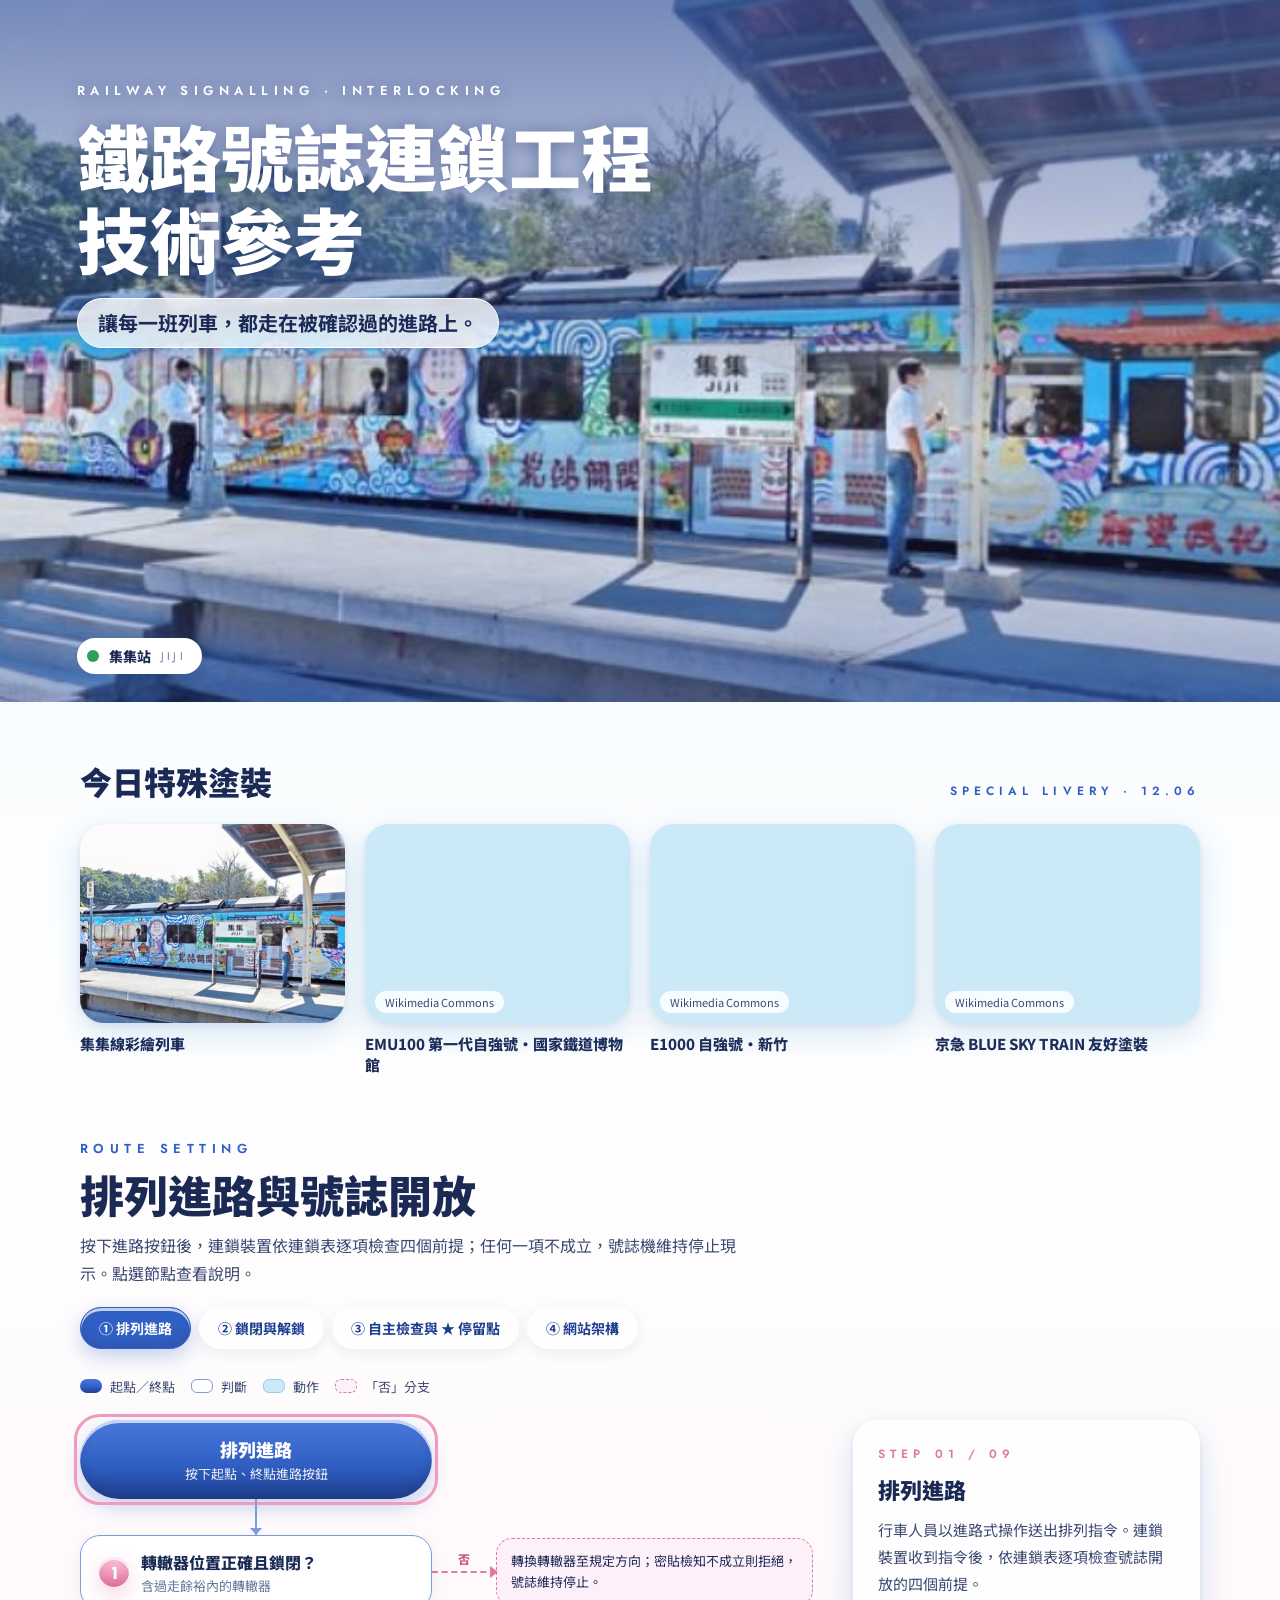
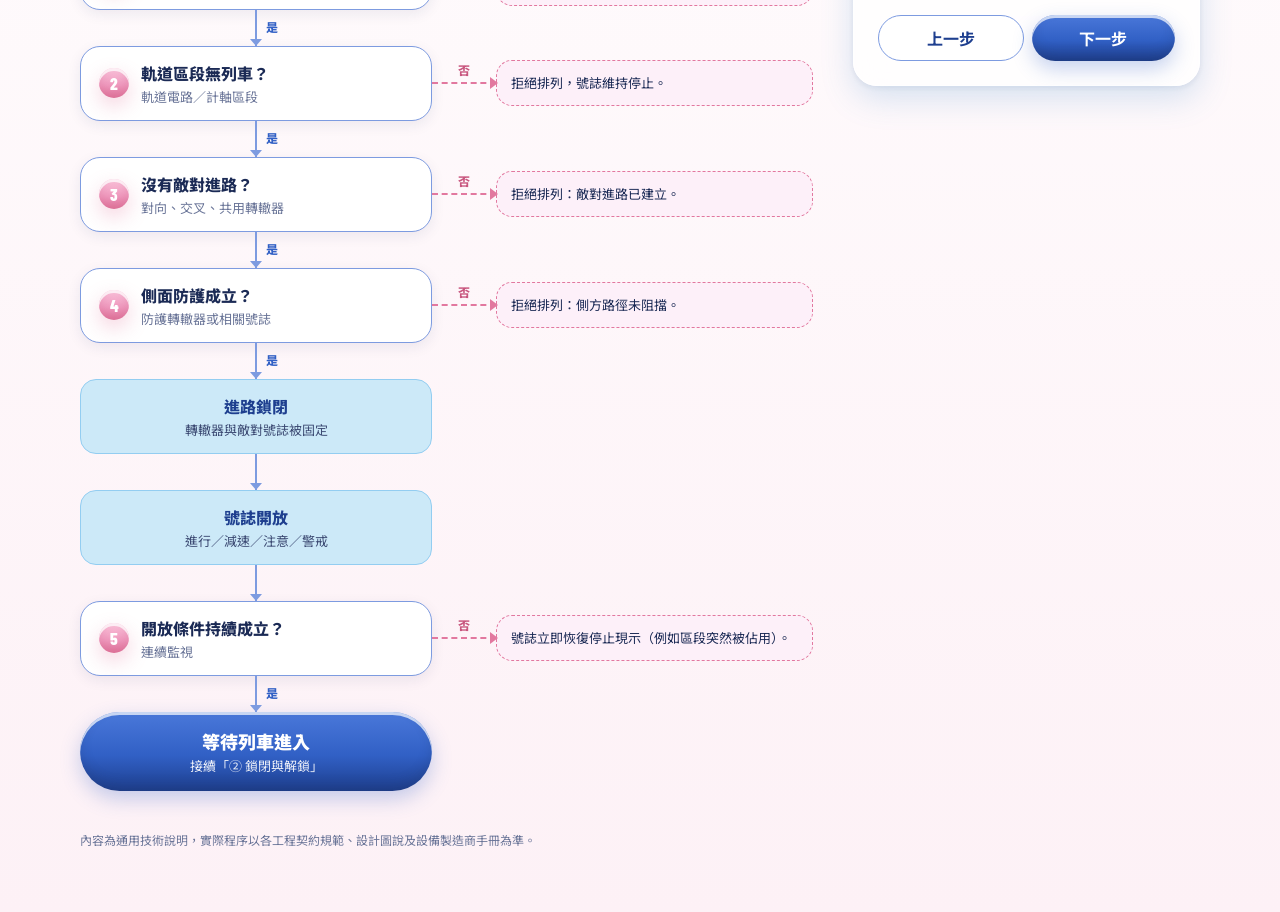
==== flow/index.html @ 59ed016c "新增連鎖流程圖頁面（flow/） 主視覺、今日特殊塗裝與四個互動流程圖，純 HTML/CSS/JS， 放在 flow/ 資料夾，不影響現有頁面。  Co-Authored-By: Claude Opu" ====
<!DOCTYPE html>
<html lang="zh-Hant-TW">
<head>
<meta charset="utf-8">
<meta name="viewport" content="width=device-width, initial-scale=1">
<title>鐵路號誌連鎖工程技術參考</title>
<meta name="description" content="排列進路、鎖閉與解鎖、自主檢查與 ★ 檢驗停留點的互動流程圖。">
<link rel="icon" href="data:image/svg+xml,%3Csvg xmlns='http://www.w3.org/2000/svg' viewBox='0 0 100 100'%3E%3Crect width='100' height='100' rx='22' fill='%237AC2EE'/%3E%3Ctext x='50' y='64' text-anchor='middle' font-size='34' font-weight='900' fill='%23fff' font-family='sans-serif'%3E連鎖%3C/text%3E%3C/svg%3E">
<link rel="preconnect" href="https://fonts.googleapis.com">
<link rel="preconnect" href="https://fonts.gstatic.com" crossorigin>
<link rel="stylesheet" href="https://fonts.googleapis.com/css2?family=Jost:wght@400;500;600;700&family=Noto+Sans+TC:wght@400;500;700;800;900&family=Barlow+Condensed:wght@600;700;800&display=swap">
<link rel="preload" as="image" href="assets/train-hero.jpg">
<link rel="stylesheet" href="styles.css">
<script src="app.js" defer></script>
</head>
<body>
<div class="page">
  <section class="hero" aria-label="主視覺">
    <img class="hero__img" src="assets/train-hero.jpg" alt="集集站月台與彩繪列車">
    <div class="hero__shade"></div>
    <div class="hero__copy">
      <div class="hero__kicker caps">RAILWAY SIGNALLING · INTERLOCKING</div>
      <h1 class="hero__title">鐵路號誌連鎖工程<br>技術參考</h1>
      <p class="hero__tagline">讓每一班列車，都走在被確認過的進路上。</p>
    </div>
    <div class="station">
      <span class="station__dot"></span>
      <span class="station__name">集集站</span>
      <span class="station__en">JIJI</span>
    </div>
  </section>

  <section class="livery" aria-labelledby="livery-title">
    <div class="livery__head">
      <h2 class="livery__title" id="livery-title">今日特殊塗裝</h2>
      <span class="livery__date caps">SPECIAL LIVERY · <span id="today"></span></span>
    </div>
    <div class="livery__grid" id="livery-grid">
      <figure class="livery__card">
        <div class="livery__frame"><img src="assets/train-hero.jpg" alt="集集線彩繪列車"></div>
        <figcaption>集集線彩繪列車</figcaption>
      </figure>
    </div>
  </section>

  <header class="flow-head">
    <div class="flow-head__kicker caps" id="flow-kicker"></div>
    <h1 class="flow-head__title" id="flow-title"></h1>
    <p class="flow-head__desc" id="flow-desc"></p>
    <nav class="tabs" role="tablist" aria-label="流程圖主題" id="tabs"></nav>
  </header>

  <div id="flow-view" role="tabpanel">
    <div class="legend">
      <div class="legend__item"><span class="legend__sw legend__sw--term"></span>起點／終點</div>
      <div class="legend__item"><span class="legend__sw legend__sw--check"></span>判斷</div>
      <div class="legend__item"><span class="legend__sw legend__sw--action"></span>動作</div>
      <div class="legend__item"><span class="legend__sw legend__sw--no"></span>「否」分支</div>
    </div>
    <main class="flow">
      <section class="flow__steps" id="steps" aria-label="流程步驟"></section>
      <aside class="panel" aria-live="polite">
        <div class="panel__idx caps" id="cur-idx"></div>
        <h2 class="panel__title" id="cur-title"></h2>
        <p class="panel__desc" id="cur-desc"></p>
        <div class="panel__note" id="cur-note"></div>
        <div class="panel__nav">
          <button class="btn btn--ghost" id="prev" type="button">上一步</button>
          <button class="btn btn--primary" id="next" type="button">下一步</button>
        </div>
      </aside>
    </main>
  </div>

  <div id="map-view" role="tabpanel" hidden>
    <main class="map">
      <a class="map__home" href="https://smor-ten.vercel.app/index.html" target="_blank" rel="noopener">
        <div class="map__home-head"><span class="map__home-t">首頁</span><span class="map__home-file">INDEX.HTML</span></div>
        <div class="map__chips" id="map-home"></div>
      </a>
      <div class="map__vline"></div>
      <div class="map__hline"></div>
      <div class="map__pages" id="map-pages"></div>
      <p class="map__foot">各頁頂端導覽列皆可互相切換：首頁 · 現場設備 · 施工與檢查 · 名詞解釋</p>
    </main>
  </div>

  <p class="disclaimer">內容為通用技術說明，實際程序以各工程契約規範、設計圖說及設備製造商手冊為準。</p>
</div>
</body>
</html>
---- flow/styles.css ----
/* Angels Poster design tokens (subset used by this page) */
:root {
  --sky-300: #93CDF1; --sky-100: #CCE9F8;
  --angel-700: #1E3F8F; --angel-500: #3160C5; --angel-300: #7D9BE0; --angel-100: #DCE5F8;
  --pink-700: #C8577F; --pink-600: #E2789F; --pink-500: #F09ABF; --pink-50: #FDF0F9;
  --cloud: #FBF7FD;
  --ink-900: #1B2A55; --ink-700: #3C4A73; --ink-500: #6A7598; --ink-100: #E6E9F2;

  --grad-angel: linear-gradient(180deg, #4A78DA 0%, #3160C5 55%, #1E3F8F 100%);
  --grad-candy: linear-gradient(180deg, #F9C2DA 0%, #F09ABF 60%, #E2789F 100%);
  --shadow-float: 0 12px 32px rgba(62,143,207,.22), 0 2px 6px rgba(27,42,85,.08);
  --shadow-soft: 0 4px 14px rgba(27,42,85,.08);
  --shadow-jelly: inset 0 3px 0 rgba(255,255,255,.7), inset 0 -6px 12px rgba(27,42,85,.18), 0 8px 20px rgba(49,96,197,.28);
  --shadow-jelly-pink: inset 0 3px 0 rgba(255,255,255,.75), inset 0 -6px 12px rgba(200,87,127,.28), 0 8px 20px rgba(226,120,159,.32);
  --glass-blur: blur(14px) saturate(140%);
  --focus-ring: 0 0 0 3px rgba(240,154,191,.55);

  --font-sans: "Noto Sans TC", "PingFang TC", "Microsoft JhengHei", sans-serif;
  --font-caps: "Jost", sans-serif;
  --font-numeric: "Barlow Condensed", "Jost", sans-serif;
  --caps: .42em;
  --wrap: 1120px;
}

* { box-sizing: border-box; }
body { margin: 0; background: var(--cloud); }
a { color: var(--angel-500); }
a:hover { color: var(--pink-600); }
button { font: inherit; }
:focus-visible { outline: none; box-shadow: var(--focus-ring); }
.caps { font-family: var(--font-caps); letter-spacing: var(--caps); font-weight: 600; }

.page {
  min-height: 100vh;
  background: linear-gradient(180deg, #EAF5FC 0%, #FFFFFF 40%, #FDF1F6 100%);
  font-family: var(--font-sans);
  color: var(--ink-900);
  padding: 48px 5vw 64px;
}

/* ── 主視覺 ── */
.hero {
  position: relative;
  margin: -48px -5vw 0;
  height: min(78vh, 720px);
  min-height: 440px;
  overflow: hidden;
  background: var(--sky-300);
}
.hero__img { position: absolute; inset: 0; width: 100%; height: 100%; object-fit: cover; object-position: center 60%; }
.hero__shade {
  position: absolute; inset: 0; pointer-events: none;
  background: linear-gradient(180deg, rgba(30,63,143,.6) 0%, rgba(30,63,143,.2) 45%, rgba(30,63,143,0) 62%, rgba(30,63,143,.45) 100%);
}
.hero__copy {
  position: absolute; left: 6vw; right: 6vw; top: clamp(40px, 9vh, 96px);
  display: flex; flex-direction: column; gap: 14px;
  color: #fff; text-shadow: 0 2px 18px rgba(20,40,100,.45);
}
.hero__kicker { font-size: 13px; }
.hero__title { margin: 0; font-size: clamp(34px, 6vw, 72px); font-weight: 900; line-height: 1.15; text-wrap: pretty; }
.hero__tagline {
  margin: 4px 0 0; align-self: flex-start; max-width: 560px;
  font-size: clamp(16px, 1.8vw, 20px); line-height: 1.6; font-weight: 700; text-wrap: pretty;
  color: var(--ink-900); text-shadow: none;
  background: rgba(255,255,255,.78); backdrop-filter: blur(14px); -webkit-backdrop-filter: blur(14px);
  border: 1.5px solid #fff; border-radius: 999px; padding: 8px 20px; box-shadow: var(--shadow-soft);
}
.station {
  position: absolute; left: 6vw; bottom: 28px;
  display: flex; align-items: center; gap: 10px;
  background: #fff; border-radius: 999px; padding: 8px 16px 8px 10px; box-shadow: var(--shadow-float);
}
.station__dot { width: 12px; height: 12px; border-radius: 50%; background: #2E9E5B; }
.station__name { font-size: 14px; font-weight: 800; color: var(--ink-900); }
.station__en { font-family: var(--font-caps); font-size: 11px; letter-spacing: .3em; color: var(--ink-500); }

/* ── 今日特殊塗裝 ── */
.livery { max-width: var(--wrap); margin: 56px auto 64px; display: flex; flex-direction: column; gap: 20px; }
.livery__head { display: flex; flex-wrap: wrap; justify-content: space-between; align-items: baseline; gap: 8px; }
.livery__title { margin: 0; font-size: clamp(24px, 3vw, 32px); font-weight: 900; }
.livery__date { font-size: 12px; color: var(--angel-500); }
.livery__grid { display: grid; grid-template-columns: repeat(auto-fit, minmax(min(100%, 240px), 1fr)); gap: 20px; }
.livery__card { margin: 0; display: flex; flex-direction: column; gap: 10px; }
.livery__frame {
  position: relative; display: block; aspect-ratio: 4 / 3;
  border-radius: 24px; overflow: hidden; box-shadow: var(--shadow-float); background: var(--sky-100);
}
.livery__frame img { width: 100%; height: 100%; object-fit: cover; display: block; }
.livery__credit {
  position: absolute; left: 10px; bottom: 10px;
  background: rgba(255,255,255,.85); color: var(--ink-700);
  border-radius: 999px; padding: 3px 10px; font-size: 11px;
}
.livery__card figcaption { font-size: 15px; font-weight: 800; }

/* ── 流程圖標頭與分頁 ── */
.flow-head { max-width: var(--wrap); margin: 0 auto 28px; display: flex; flex-direction: column; gap: 10px; }
.flow-head__kicker { font-size: 13px; color: var(--angel-500); }
.flow-head__title { margin: 0; font-size: clamp(28px, 4vw, 44px); font-weight: 900; line-height: 1.2; text-wrap: pretty; }
.flow-head__desc { margin: 0; max-width: 680px; font-size: 16px; line-height: 1.75; color: var(--ink-700); text-wrap: pretty; }
.tabs { display: flex; flex-wrap: wrap; gap: 8px; margin-top: 10px; }
.tab {
  border: 1.5px solid #fff; background: rgba(255,255,255,.72); color: var(--angel-700);
  border-radius: 999px; padding: 10px 18px; font-size: 14px; font-weight: 700; cursor: pointer;
  box-shadow: var(--shadow-soft); transition: transform 140ms;
}
.tab[aria-selected="true"] { border-color: var(--angel-500); background: var(--angel-500); color: #fff; box-shadow: var(--shadow-jelly); }
.tab:active, .btn:active { transform: scale(.96); }

/* ── 圖例 ── */
.legend { max-width: var(--wrap); margin: 0 auto 24px; display: flex; flex-wrap: wrap; gap: 16px; font-size: 13px; color: var(--ink-700); }
.legend__item { display: flex; align-items: center; gap: 8px; }
.legend__sw { width: 22px; height: 14px; border-radius: 6px; }
.legend__sw--term { border-radius: 999px; background: var(--grad-angel); }
.legend__sw--check { background: #fff; border: 1.5px solid var(--angel-300); }
.legend__sw--action { background: var(--sky-100); border: 1.5px solid var(--sky-300); }
.legend__sw--no { background: var(--pink-50); border: 1.5px dashed var(--pink-600); }

/* ── 流程圖 ── */
.flow {
  max-width: var(--wrap); margin: 0 auto;
  display: grid; grid-template-columns: repeat(auto-fit, minmax(min(100%, 340px), 1fr)); gap: 40px; align-items: start;
}
.flow__steps { grid-column: span 2; min-width: 0; display: flex; flex-direction: column; }
@media (max-width: 759px) { .flow__steps { grid-column: auto; } }

.row { display: grid; grid-template-columns: minmax(0, 1fr) 64px minmax(0, .9fr); align-items: center; }
.row--link { height: 36px; }

.node {
  display: block; width: 100%; text-align: inherit; color: inherit; background: none; border: 0; padding: 0;
  cursor: pointer; border-radius: 20px; outline: 3px solid transparent; outline-offset: 3px;
}
.node[aria-current="step"] { outline-color: var(--pink-500); }
.node__text { min-width: 0; }
.node__sub { font-size: 13px; margin-top: 2px; }

.node--term > div {
  background: var(--grad-angel); color: #fff; border-radius: 999px; padding: 16px 24px;
  box-shadow: var(--shadow-jelly); text-align: center;
}
.node--term .node__t { font-size: 18px; font-weight: 900; }
.node--term .node__sub { opacity: .9; }

.node--check > div {
  background: #fff; border: 1.5px solid var(--angel-300); border-radius: 20px; padding: 14px 18px;
  box-shadow: var(--shadow-soft); display: flex; gap: 12px; align-items: center;
}
.node__n {
  flex: none; width: 30px; height: 30px; border-radius: 50%; background: var(--grad-candy); color: #fff;
  display: grid; place-items: center; font-family: var(--font-numeric); font-weight: 800; font-size: 17px;
  box-shadow: var(--shadow-jelly-pink);
}
.node--check .node__t { font-size: 16px; font-weight: 800; }
.node--check .node__sub { color: var(--ink-500); }

.node--action > div {
  background: var(--sky-100); border: 1.5px solid var(--sky-300); border-radius: 16px; padding: 14px 18px; text-align: center;
}
.node--action .node__t { font-size: 16px; font-weight: 800; color: var(--angel-700); }
.node--action .node__sub { color: var(--ink-700); }

.no-arrow { position: relative; height: 100%; display: flex; align-items: center; }
.no-arrow__line { width: 100%; border-top: 2px dashed var(--pink-600); }
.no-arrow__head {
  position: absolute; right: -2px; top: 50%; transform: translateY(-50%); width: 0; height: 0;
  border-left: 8px solid var(--pink-600); border-top: 6px solid transparent; border-bottom: 6px solid transparent;
}
.no-arrow__label {
  position: absolute; left: 50%; top: calc(50% - 22px); transform: translateX(-50%);
  font-size: 12px; font-weight: 800; color: var(--pink-700);
}
.no-box {
  background: var(--pink-50); border: 1.5px dashed var(--pink-600); border-radius: 16px; padding: 12px 14px;
  font-size: 13px; line-height: 1.6; color: var(--ink-900); text-wrap: pretty;
}

.down { position: relative; height: 100%; display: flex; justify-content: center; }
.down__line { width: 2px; height: 100%; background: var(--angel-300); }
.down__head {
  position: absolute; bottom: 0; width: 0; height: 0;
  border-top: 7px solid var(--angel-300); border-left: 6px solid transparent; border-right: 6px solid transparent;
}
.down__yes { position: absolute; left: calc(50% + 10px); top: 8px; font-size: 12px; font-weight: 800; color: var(--angel-500); }

/* ── 說明面板 ── */
.panel {
  position: sticky; top: 24px; min-width: 0;
  background: rgba(255,255,255,.72); backdrop-filter: var(--glass-blur); -webkit-backdrop-filter: var(--glass-blur);
  border: 1.5px solid #fff; border-radius: 24px; padding: 24px; box-shadow: var(--shadow-float);
  display: flex; flex-direction: column; gap: 12px;
}
.panel__idx { font-size: 12px; color: var(--pink-600); }
.panel__title { margin: 0; font-size: 22px; font-weight: 900; line-height: 1.35; }
.panel__desc { margin: 0; font-size: 15px; line-height: 1.8; color: var(--ink-700); text-wrap: pretty; }
.panel__note { border-top: 1.5px solid var(--ink-100); padding-top: 12px; font-size: 13px; line-height: 1.7; color: var(--ink-700); }
.panel__note strong { color: var(--angel-700); }
.panel__nav { display: flex; gap: 8px; margin-top: 6px; }
.btn { flex: 1; border-radius: 999px; padding: 10px; font-weight: 700; cursor: pointer; transition: transform 140ms; }
.btn--ghost { border: 1.5px solid var(--angel-300); background: #fff; color: var(--angel-700); }
.btn--primary { border: none; background: var(--grad-angel); color: #fff; box-shadow: var(--shadow-jelly); }

/* ── 網站架構 ── */
.map { max-width: var(--wrap); margin: 12px auto 0; display: flex; flex-direction: column; align-items: center; }
.map__home {
  text-decoration: none; color: #fff; background: var(--grad-angel); border-radius: 28px; padding: 20px 28px;
  box-shadow: var(--shadow-jelly); width: min(100%, 560px); display: flex; flex-direction: column; gap: 12px;
}
.map__home:hover { color: #fff; }
.map__home-head, .map__card-head { display: flex; justify-content: space-between; align-items: baseline; gap: 12px; }
.map__home-t { font-size: 20px; font-weight: 900; }
.map__home-file { font-family: var(--font-caps); font-size: 12px; letter-spacing: .3em; }
.map__chips { display: flex; flex-wrap: wrap; gap: 6px; }
.map__chip { background: rgba(255,255,255,.2); border: 1.5px solid rgba(255,255,255,.6); border-radius: 999px; padding: 4px 12px; font-size: 13px; }
.map__vline { width: 2px; height: 28px; background: var(--angel-300); }
.map__hline { width: min(100%, 760px); height: 2px; background: var(--angel-300); }
.map__pages { width: 100%; display: grid; grid-template-columns: repeat(auto-fit, minmax(min(100%, 280px), 1fr)); gap: 24px; }
.map__col { display: flex; flex-direction: column; align-items: center; }
.map__card {
  text-decoration: none; color: var(--ink-900); width: 100%; background: #fff;
  border: 1.5px solid var(--angel-100); border-radius: 24px; padding: 20px; box-shadow: var(--shadow-float);
  display: flex; flex-direction: column; gap: 12px; transition: border-color 140ms;
}
.map__card:hover { color: var(--ink-900); border-color: var(--pink-500); }
.map__card-t { font-size: 18px; font-weight: 900; color: var(--angel-700); }
.map__card-file { font-family: var(--font-caps); font-size: 11px; letter-spacing: .24em; color: var(--pink-600); }
.map__card-d { margin: 0; font-size: 13px; line-height: 1.7; color: var(--ink-700); text-wrap: pretty; }
.map__secs { display: flex; flex-direction: column; gap: 6px; border-top: 1.5px solid var(--ink-100); padding-top: 12px; }
.map__sec { display: flex; gap: 8px; align-items: center; font-size: 13px; color: var(--ink-900); }
.map__sec::before { content: "✦"; color: var(--pink-500); }
.map__foot { margin: 28px 0 0; font-size: 13px; color: var(--ink-500); text-align: center; }

.disclaimer { max-width: var(--wrap); margin: 40px auto 0; font-size: 12px; color: var(--ink-500); }

[hidden] { display: none !important; }
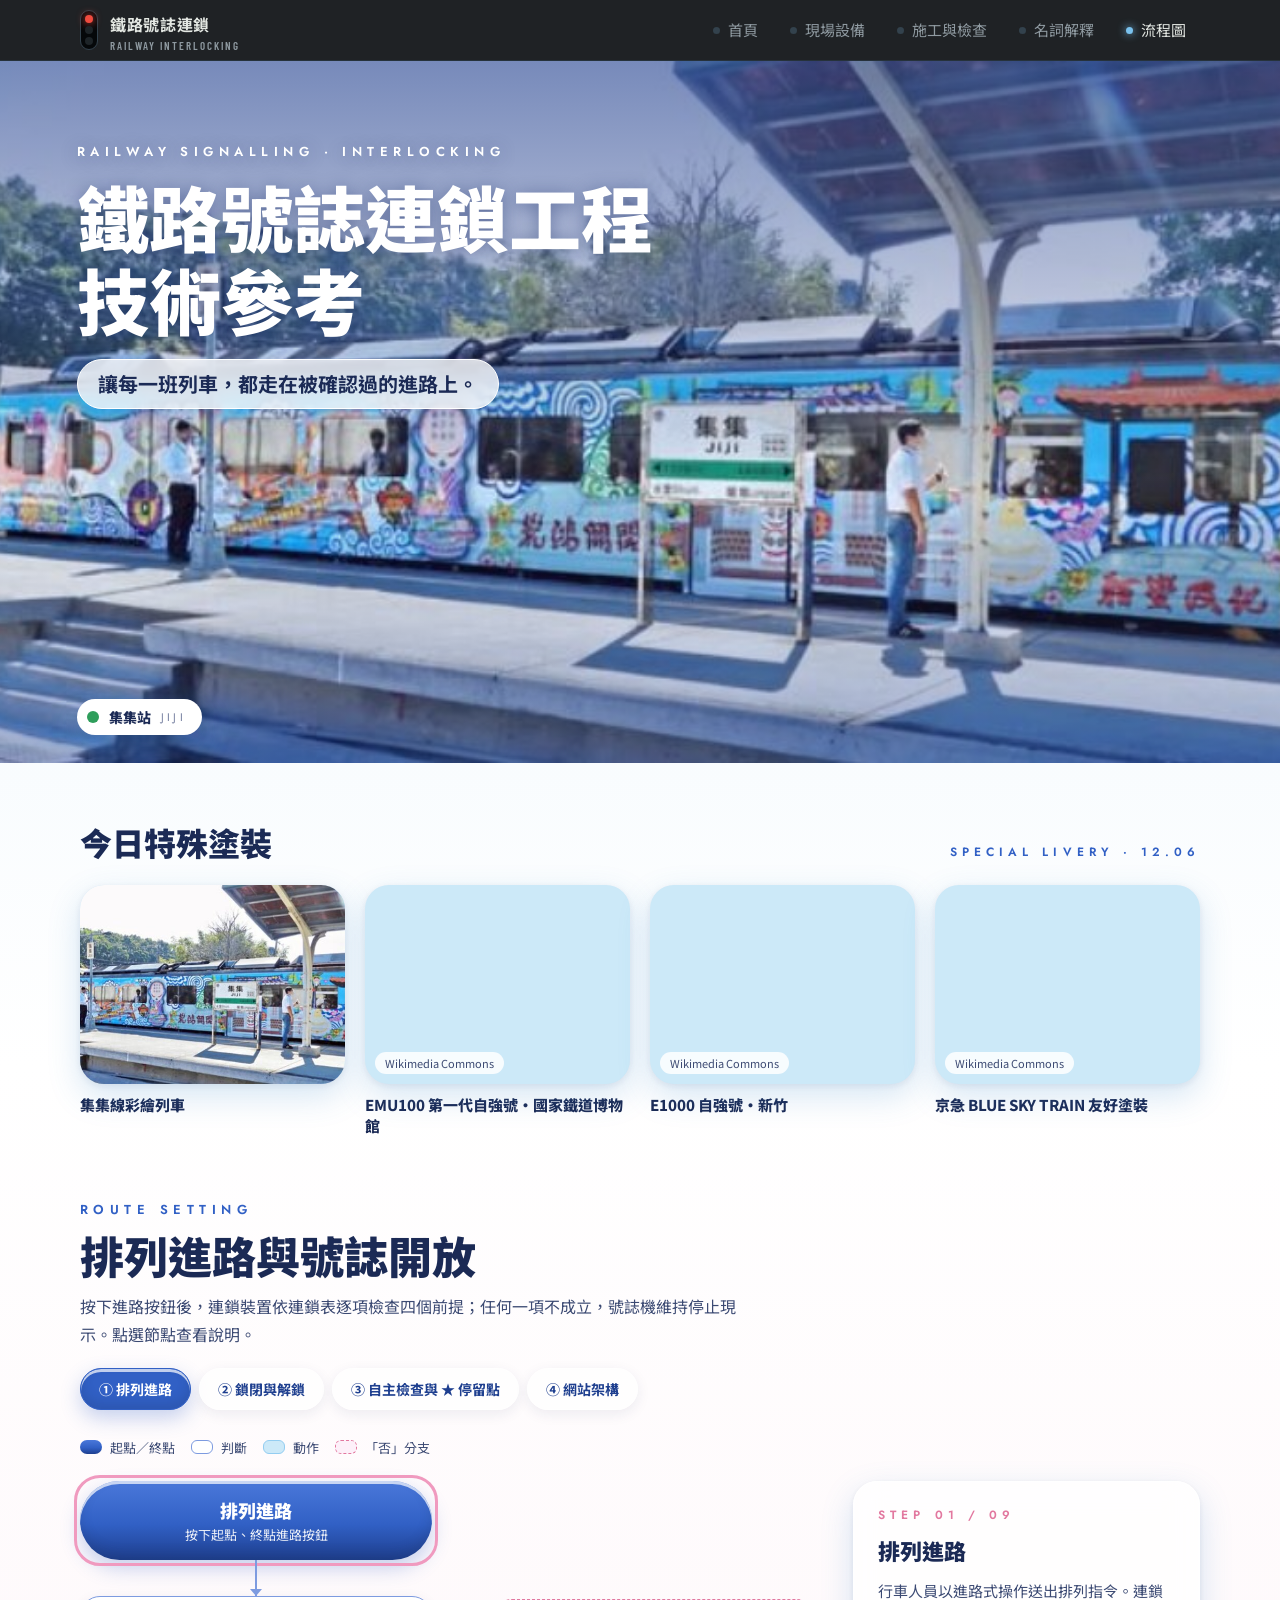
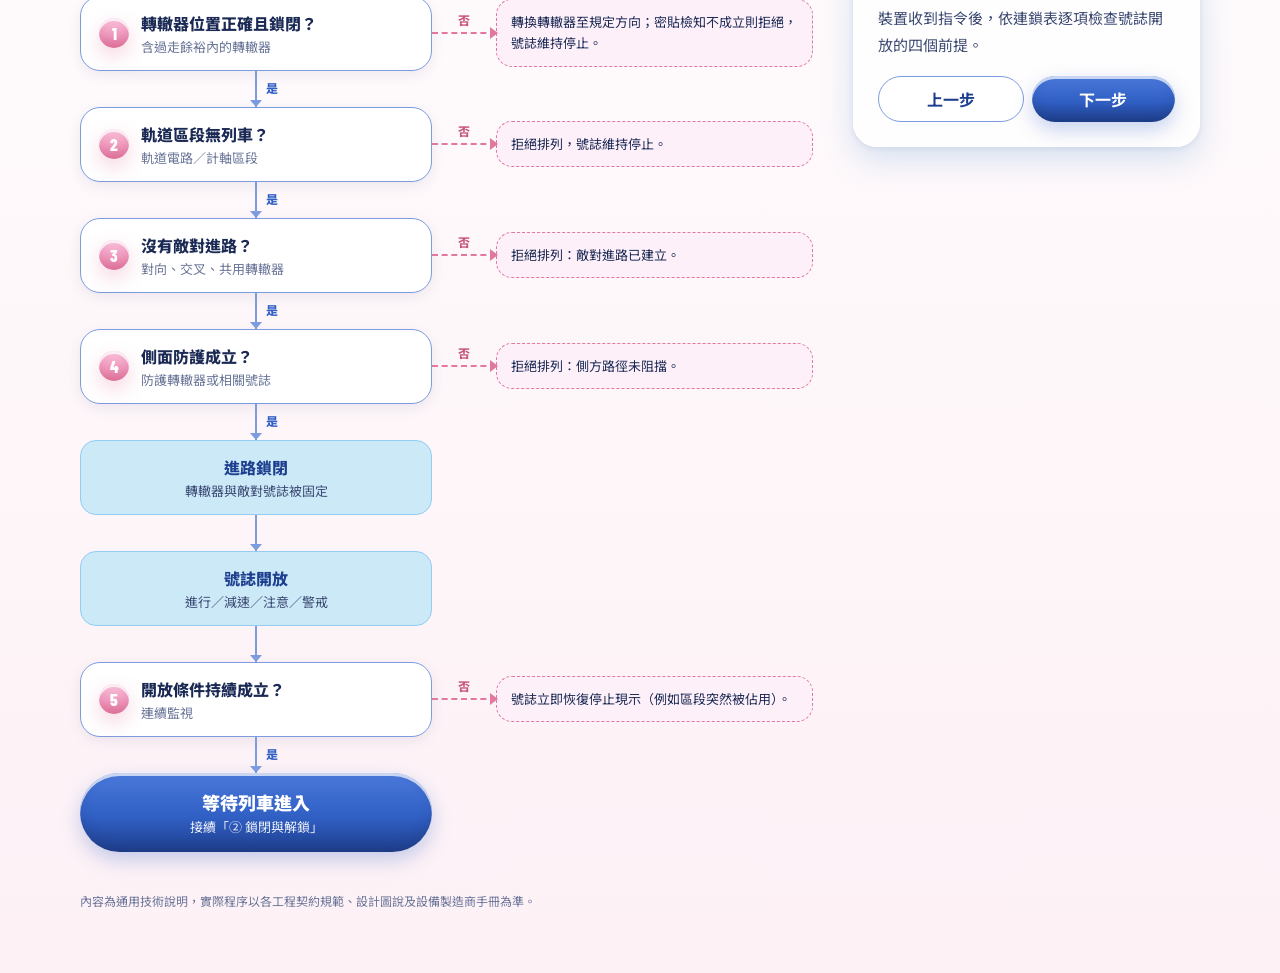
==== commit 226f78fe: "流程圖頁面加入全站導覽列 與其他頁面相同的深色導覽列，樣式獨立在 flow/styles.css， 手機版同樣收進「選單」按鈕。  Co-Authored-By: Claude Opus 5.5 <n" ====
--- a/flow/index.html
+++ b/flow/index.html
@@ -8,12 +8,28 @@
 <link rel="icon" href="data:image/svg+xml,%3Csvg xmlns='http://www.w3.org/2000/svg' viewBox='0 0 100 100'%3E%3Crect width='100' height='100' rx='22' fill='%237AC2EE'/%3E%3Ctext x='50' y='64' text-anchor='middle' font-size='34' font-weight='900' fill='%23fff' font-family='sans-serif'%3E連鎖%3C/text%3E%3C/svg%3E">
 <link rel="preconnect" href="https://fonts.googleapis.com">
 <link rel="preconnect" href="https://fonts.gstatic.com" crossorigin>
-<link rel="stylesheet" href="https://fonts.googleapis.com/css2?family=Jost:wght@400;500;600;700&family=Noto+Sans+TC:wght@400;500;700;800;900&family=Barlow+Condensed:wght@600;700;800&display=swap">
+<link rel="stylesheet" href="https://fonts.googleapis.com/css2?family=Jost:wght@400;500;600;700&family=Noto+Sans+TC:wght@400;500;700;800;900&family=Barlow+Condensed:wght@500;600;700;800&display=swap">
 <link rel="preload" as="image" href="assets/train-hero.jpg">
 <link rel="stylesheet" href="styles.css">
 <script src="app.js" defer></script>
 </head>
 <body>
+<header class="topbar">
+  <div class="topbar__wrap">
+    <a class="brand" href="../index.html" aria-label="鐵路號誌連鎖 首頁">
+      <span class="brand-head" aria-hidden="true"><i class="on-r"></i><i></i><i></i></span>
+      <span>鐵路號誌連鎖<small>RAILWAY INTERLOCKING</small></span>
+    </a>
+    <button class="menu-btn" id="menu-btn" type="button" aria-expanded="false" aria-controls="site-nav">選單</button>
+    <nav class="site-nav" id="site-nav" aria-label="主要導覽">
+        <a href="../index.html">首頁</a>
+        <a href="../equipment.html">現場設備</a>
+        <a href="../inspection.html">施工與檢查</a>
+        <a href="../glossary.html">名詞解釋</a>
+        <a href="./" aria-current="page">流程圖</a>
+    </nav>
+  </div>
+</header>
 <div class="page">
   <section class="hero" aria-label="主視覺">
     <img class="hero__img" src="assets/train-hero.jpg" alt="集集站月台與彩繪列車">
@@ -81,7 +97,7 @@
       <div class="map__vline"></div>
       <div class="map__hline"></div>
       <div class="map__pages" id="map-pages"></div>
-      <p class="map__foot">各頁頂端導覽列皆可互相切換：首頁 · 現場設備 · 施工與檢查 · 名詞解釋</p>
+      <p class="map__foot">各頁頂端導覽列皆可互相切換：首頁 · 現場設備 · 施工與檢查 · 名詞解釋 · 流程圖</p>
     </main>
   </div>
 
--- a/flow/styles.css
+++ b/flow/styles.css
@@ -234,3 +234,39 @@
 .disclaimer { max-width: var(--wrap); margin: 40px auto 0; font-size: 12px; color: var(--ink-500); }
 
 [hidden] { display: none !important; }
+
+/* ── 全站導覽列：與其他頁面 assets/style.css 的 .topbar 相同外觀 ── */
+.topbar {
+  --tb-bg: #0c1013; --tb-panel: #131a1f; --tb-line: #26323b; --tb-line-2: #33424d;
+  --tb-fg: #e4e8e3; --tb-muted: #8f9aa1; --tb-red: #ef4b3f; --tb-lamp: #7AC2EE;
+  position: sticky; top: env(safe-area-inset-top, 0px); z-index: 20;
+  background: rgba(12, 16, 19, .92); backdrop-filter: blur(8px); -webkit-backdrop-filter: blur(8px);
+  border-bottom: 1px solid var(--tb-line);
+  color: var(--tb-fg); font-family: var(--font-sans); font-size: 16px; line-height: 1.75;
+  -webkit-font-smoothing: antialiased;
+}
+.topbar__wrap { max-width: 1160px; margin: 0 auto; padding-inline: 20px; display: flex; align-items: center; gap: 24px; min-height: 60px; }
+.topbar a { color: inherit; }
+.topbar :focus-visible { outline: 2px solid #f4b52e; outline-offset: 3px; border-radius: 2px; box-shadow: none; }
+.brand { display: flex; align-items: center; gap: 12px; text-decoration: none; font-weight: 700; letter-spacing: .04em; white-space: nowrap; }
+.brand:hover { color: inherit; }
+.brand-head { display: grid; gap: 3px; padding: 4px; background: #05080a; border: 1px solid var(--tb-line-2); border-radius: 10px; }
+.brand-head i { width: 8px; height: 8px; border-radius: 50%; background: #1d2428; display: block; }
+.brand-head i.on-r { background: var(--tb-red); box-shadow: 0 0 8px var(--tb-red); }
+.brand small { display: block; font-family: "Barlow Condensed", "Noto Sans TC", "Arial Narrow", sans-serif; font-weight: 600; font-size: 11px; letter-spacing: .18em; color: var(--tb-muted); line-height: 1; margin-top: 2px; }
+.site-nav { display: flex; gap: 4px; margin-left: auto; }
+.site-nav a {
+  display: flex; align-items: center; gap: 8px; padding: 8px 14px; border-radius: 6px;
+  text-decoration: none; color: var(--tb-muted); font-size: 15px; transition: color .15s, background .15s;
+}
+.site-nav a::before { content: ""; width: 7px; height: 7px; border-radius: 50%; background: var(--tb-line-2); transition: background .15s, box-shadow .15s; }
+.site-nav a:hover { color: var(--tb-fg); background: var(--tb-panel); }
+.site-nav a[aria-current="page"] { color: var(--tb-fg); }
+.site-nav a[aria-current="page"]::before { background: var(--tb-lamp); box-shadow: 0 0 8px var(--tb-lamp); }
+.menu-btn { display: none; margin-left: auto; background: none; border: 1px solid var(--tb-line-2); color: var(--tb-fg); border-radius: 6px; padding: 6px 12px; font: inherit; font-size: 14px; cursor: pointer; }
+@media (max-width: 760px) {
+  .menu-btn { display: block; }
+  .site-nav { display: none; position: absolute; left: 0; right: 0; top: 100%; flex-direction: column; background: var(--tb-bg); border-bottom: 1px solid var(--tb-line); padding: 8px 16px 16px; }
+  .site-nav.open { display: flex; }
+  .topbar__wrap { position: relative; }
+}
